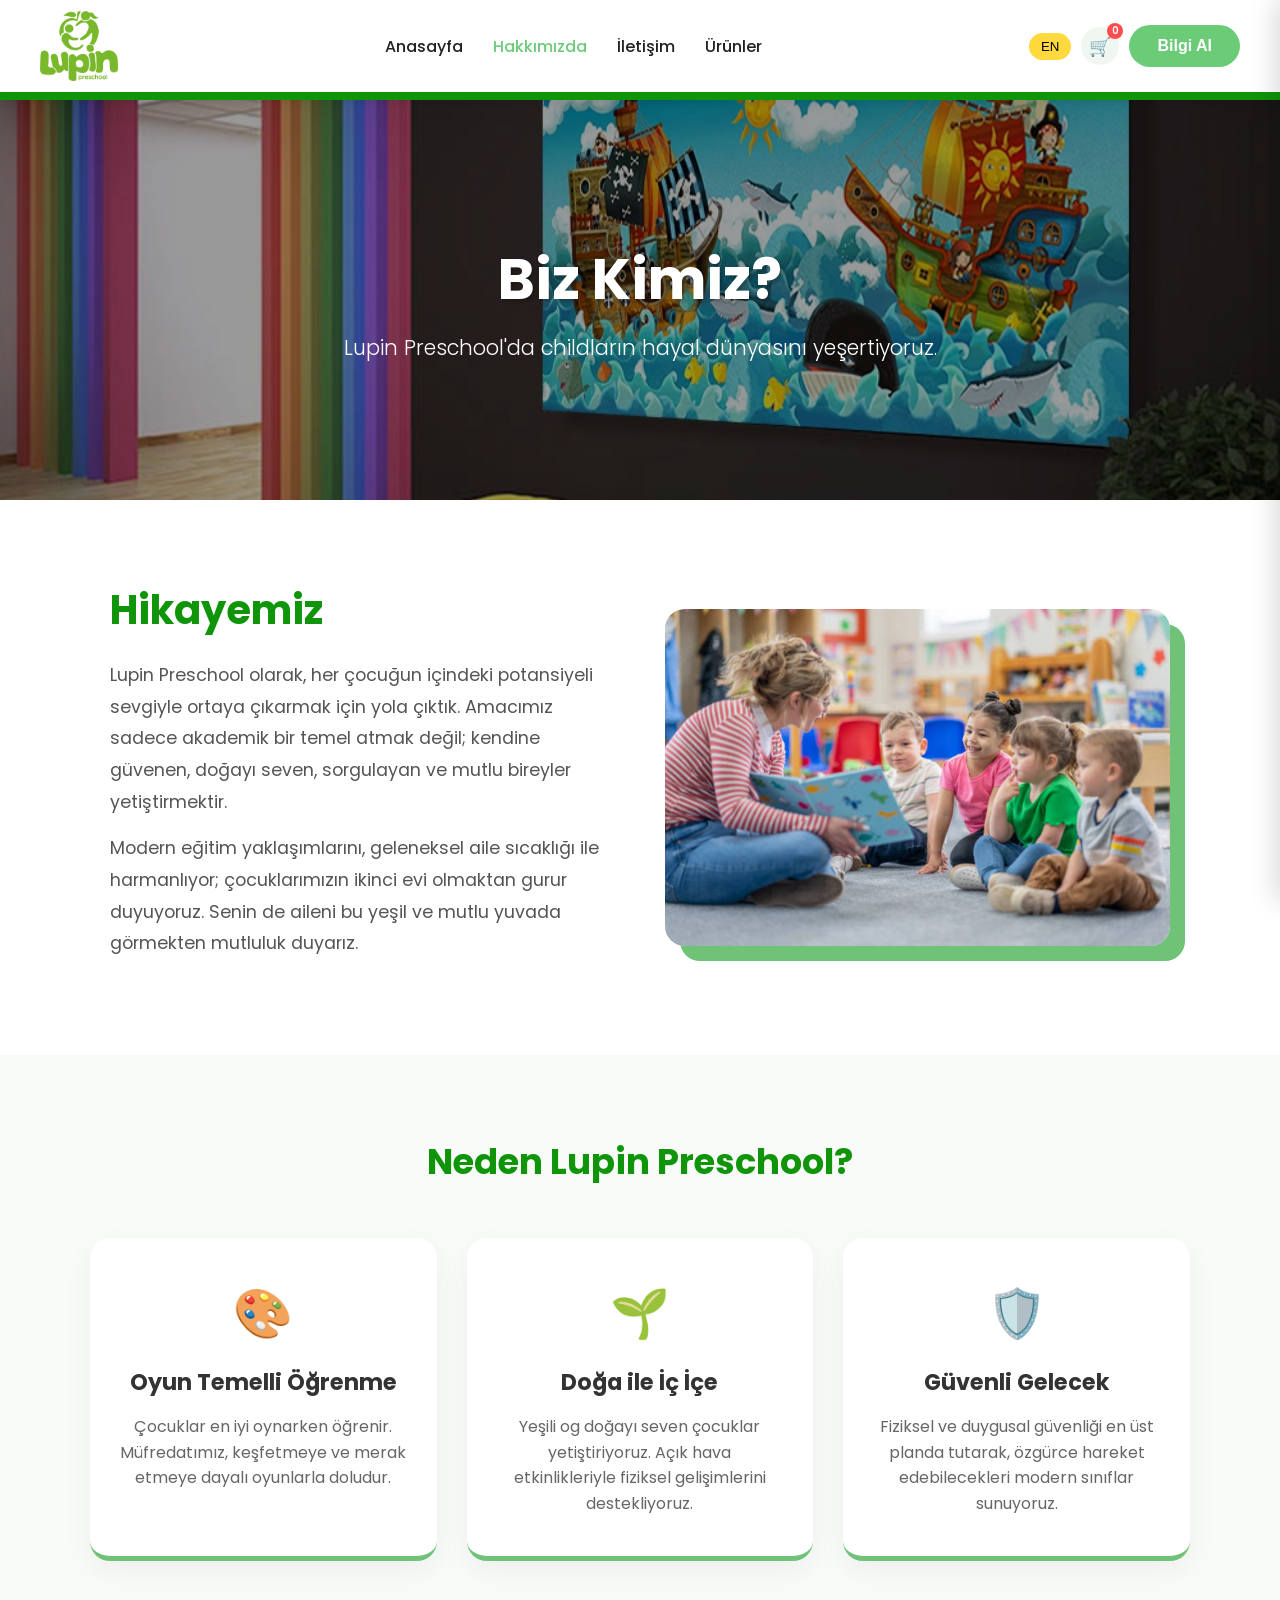
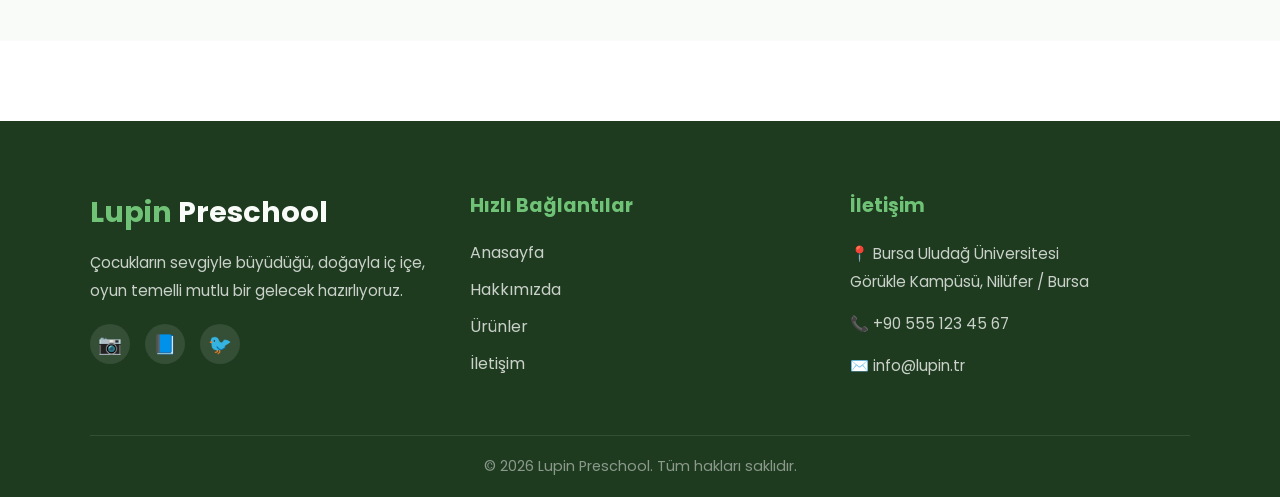
==== hakkimizda.html @ 16cf3a06 "Lupin-Deneme-ilk" ====
<!DOCTYPE html>
<html lang="tr">
<head>
  <meta charset="UTF-8">
  <meta name="viewport" content="width=device-width, initial-scale=1.0">
  <title>Hakkımızda - Lupin Preschool</title>
  <link rel="stylesheet" href="style.css">
  <link href="https://fonts.googleapis.com/css2?family=Poppins:wght@300;400;500;600&display=swap" rel="stylesheet">
</head>
<body>

<header class="header">
  <div class="container">
    <div class="logo">
      <img src="img/logo.png" alt="Logo">
    </div>

    <nav class="menu">
      <a id="nav-home" href="index.html">Anasayfa</a>
      <a id="nav-about" href="hakkimizda.html" style="color: #6BCB77;">Hakkımızda</a>
      <a id="nav-contact" href="iletisim.html">İletişim</a>
      <a id="nav-product" href="urunler.html">Ürünler</a>
    </nav>

    <div class="header-btns">
      <button class="lang-btn" onclick="changeLang()">EN</button>
      
      <div class="header-cart-wrap" onclick="toggleCartSidebar()">
        <span class="cart-icon">🛒</span>
        <span id="cart-count" class="cart-badge">0</span>
      </div>

      <button id="cta-btn" class="cta-btn" onclick="openInfoModal()">Bilgi Al</button>
      <div class="hamburger" onclick="toggleMenu()">
        <span></span><span></span><span></span>
      </div>
    </div>
  </div>
</header>

<div id="cart-sidebar" class="cart-sidebar">
  <div class="cart-sidebar-header">
    <h3>Sepetim</h3>
    <button class="cart-sidebar-close" onclick="toggleCartSidebar()">×</button>
  </div>
  <div id="cart-sidebar-items" class="cart-sidebar-items"></div>
  <div class="cart-sidebar-footer">
    <div class="cart-total-row">
      <span>Toplam:</span>
      <span id="cart-total-price">0 TL</span>
    </div>
    <button class="cta-btn cart-checkout-btn" onclick="alert('Satın alma entegrasyonu bir sonraki aşamadır! ✨')">Alışverişi Tamamla</button>
  </div>
</div>

<section class="about-banner">
  <div class="banner-overlay"></div>
  <div class="banner-content">
    <h1 id="about-banner-title">Biz Kimiz?</h1>
    <p id="about-banner-desc">Lupin Preschool'da childların hayal dünyasını yeşertiyoruz.</p>
  </div>
</section>

<section class="about-story">
  <div class="story-text">
    <h2>Hikayemiz</h2>
    <p>Lupin Preschool olarak, her çocuğun içindeki potansiyeli sevgiyle ortaya çıkarmak için yola çıktık. Amacımız sadece akademik bir temel atmak değil; kendine güvenen, doğayı seven, sorgulayan ve mutlu bireyler yetiştirmektir.</p>
    <p>Modern eğitim yaklaşımlarını, geleneksel aile sıcaklığı ile harmanlıyor; çocuklarımızın ikinci evi olmaktan gurur duyuyoruz. Senin de aileni bu yeşil ve mutlu yuvada görmekten mutluluk duyarız.</p>
  </div>
  <div class="story-image">
    <img src="img/galeri4.jpg" alt="Mutlu Çocuklar">
  </div>
</section>

<section class="our-values">
  <h2>Neden Lupin Preschool?</h2>
  <div class="values-grid">
    <div class="value-card">
      <div class="icon">🎨</div>
      <h3>Oyun Temelli Öğrenme</h3>
      <p>Çocuklar en iyi oynarken öğrenir. Müfredatımız, keşfetmeye ve merak etmeye dayalı oyunlarla doludur.</p>
    </div>
    <div class="value-card">
      <div class="icon">🌱</div>
      <h3>Doğa ile İç İçe</h3>
      <p>Yeşili og doğayı seven çocuklar yetiştiriyoruz. Açık hava etkinlikleriyle fiziksel gelişimlerini destekliyoruz.</p>
    </div>
    <div class="value-card">
      <div class="icon">🛡️</div>
      <h3>Güvenli Gelecek</h3>
      <p>Fiziksel ve duygusal güvenliği en üst planda tutarak, özgürce hareket edebilecekleri modern sınıflar sunuyoruz.</p>
    </div>
  </div>
</section>

<footer class="footer">
  <div class="footer-container">
    <div class="footer-col brand-col">
      <h3><span class="color-green">Lupin</span> Preschool</h3>
      <p>Çocukların sevgiyle büyüdüğü, doğayla iç içe, oyun temelli mutlu bir gelecek hazırlıyoruz.</p>
      <div class="social-links">
        <a href="#">📷</a><a href="#">📘</a><a href="#">🐦</a>
      </div>
    </div>
    <div class="footer-col links-col">
      <h4>Hızlı Bağlantılar</h4>
      <ul>
        <li><a href="index.html">Anasayfa</a></li>
        <li><a href="hakkimizda.html">Hakkımızda</a></li>
        <li><a href="urunler.html">Ürünler</a></li>
        <li><a href="iletisim.html">İletişim</a></li>
      </ul>
    </div>
    <div class="footer-col contact-col">
      <h4>İletişim</h4>
      <p>📍 Bursa Uludağ Üniversitesi<br>Görükle Kampüsü, Nilüfer / Bursa</p>
      <p>📞 +90 555 123 45 67</p>
      <p>✉️ info@lupin.tr</p>
    </div>
  </div>
  <div class="footer-bottom">
    <p>© 2026 Lupin Preschool. Tüm hakları saklıdır.</p>
  </div>
</footer>

<div id="info-modal" class="modal-overlay">
  <div class="modal-card">
    <button class="modal-close-x" onclick="closeInfoModal()">×</button>
    <div class="modal-grid">
      <div class="modal-quick-info">
        <h3>Hızlı İletişim</h3>
        <p class="modal-sub">Bizimle doğrudan iletişime geçebilir veya formu doldurarak sizi aramamızı isteyebilirsiniz.</p>
        <div class="modal-info-list">
          <div class="m-info-item">
            <span class="m-item-icon">📞</span>
            <div class="m-item-text">
              <h4>Telefon</h4>
              <p>+90 555 123 45 67</p>
            </div>
          </div>
          <div class="m-info-item">
            <span class="m-item-icon">✉️</span>
            <div class="m-item-text">
              <h4>E-Posta</h4>
              <p>info@lupin.tr</p>
            </div>
          </div>
          <div class="m-info-item">
            <span class="m-item-icon">📍</span>
            <div class="m-item-text">
              <h4>Konum</h4>
              <p>Uludağ Üni. Görükle Kampüsü</p>
            </div>
          </div>
        </div>
      </div>
      <div class="modal-form-area">
        <h3>Bilgi Talep Formu</h3>
        <form action="#" method="POST" class="modal-minimal-form" onsubmit="handleInfoSubmit(event)">
          <div class="m-form-group">
            <label for="m-name">Adınız Soyadınız</label>
            <input type="text" id="m-name" required placeholder="Ahmet Yılmaz">
          </div>
          <div class="m-form-group">
            <label for="m-phone">Telefon Numaranız</label>
            <input type="tel" id="m-phone" required placeholder="05xx xxx xx xx">
          </div>
          <div class="m-form-group">
            <label for="m-child-age">Çocuğunuzun Yaşı</label>
            <select id="m-child-age" required>
              <option value="" disabled selected>Seçiniz...</option>
              <option value="4">4 Yaş Grubu</option>
              <option value="5">5 Yaş Grubu</option>
              <option value="6">6 Yaş Grubu</option>
            </select>
          </div>
          <button type="submit" class="cta-btn m-submit-btn">Beni Arayın ✨</button>
        </form>
      </div>
    </div>
  </div>
</div>

<script src="script.js"></script>
</body>
</html>
---- style.css ----
/* =========================================
   1. GLOBAL AYARLAR VE KAPSAYICILAR
========================================= */
:root {
  --primary-color: #6fc276; 
  --bg-soft: #f9fbf9;
  --text-dark: #333;
  --transition: all 0.3s cubic-bezier(0.4, 0, 0.2, 1);
}

* {
  box-sizing: border-box;
  margin: 0;
  padding: 0;
}

html, body {
  width: 100%;
  overflow-x: hidden; 
}

body {
  font-family: 'Poppins', sans-serif;
  background: #fff;
  color: var(--text-dark);
}

img {
  max-width: 100%;
  height: auto;
  display: block;
}

.container {
  width: 100%;
  max-width: 1200px;
  margin: 0 auto;
  padding: 0 20px;
}

/* =========================================
   2. HEADER VE NAVİGASYON
========================================= */
.header {
  height: 100px;
  background: white;
  box-shadow: 0 2px 10px rgba(0,0,0,0.08);
  border-bottom: 8px solid #0f940a;
  position: sticky;
  top: 0;
  z-index: 1000;
}

.header .container {
  display: flex;
  justify-content: space-between;
  align-items: center;
  height: 100%;
  padding: 0;
}

.logo img { 
  height: 70px; 
}

.menu { 
  display: flex; 
  gap: 30px; 
}

.menu a { 
  text-decoration: none; 
  color: #222; 
  font-weight: 500; 
  transition: 0.3s; 
}

.menu a:hover { 
  color: #6BCB77; 
}

.header-btns { 
  display: flex; 
  align-items: center; 
  gap: 10px; 
}

.header-cart-wrap {
  position: relative;
  cursor: pointer;
  width: 38px;
  height: 38px;
  display: flex;
  align-items: center;
  justify-content: center;
  background: #f0f7f0;
  border-radius: 50%;
}

.cart-icon {
  font-size: 18px;
}

.cart-badge {
  position: absolute;
  top: -4px;
  right: -4px;
  background: #ff4d4d;
  color: white;
  font-size: 10px;
  font-weight: 600;
  min-width: 16px;
  height: 16px;
  border-radius: 50%;
  display: flex;
  align-items: center;
  justify-content: center;
}

.cta-btn {
  padding: 12px 28px;
  border-radius: 35px;
  border: none;
  background: #6BCB77;
  color: white;
  font-size: 16px;
  font-weight: 600;
  cursor: pointer;
  transition: 0.3s;
}

.cta-btn:hover {
  background: #0f940a;
}

.lang-btn {
  padding: 6px 12px;
  border: none;
  border-radius: 20px;
  background: #FFD93D;
  cursor: pointer;
}

.hamburger {
  display: none;
  flex-direction: column;
  gap: 5px;
  cursor: pointer;
  margin-left: 15px;
}

.hamburger span {
  width: 25px;
  height: 3px;
  background: #0f940a;
  border-radius: 5px;
}

/* =========================================
   SAĞDAN SÜZÜLEN SEPET PANELİ (SIDEBAR)
========================================= */
.cart-sidebar {
  position: fixed;
  top: 0;
  right: -350px; 
  width: 350px;
  height: 100%;
  background: white;
  box-shadow: -5px 0 25px rgba(0,0,0,0.15);
  z-index: 4000;
  display: flex;
  flex-direction: column;
  transition: right 0.4s cubic-bezier(0.4, 0, 0.2, 1);
}

.cart-sidebar.active {
  right: 0; 
}

.cart-sidebar-header {
  padding: 20px;
  border-bottom: 1px solid #eee;
  display: flex;
  justify-content: space-between;
  align-items: center;
}

.cart-sidebar-header h3 {
  font-weight: 600;
  color: var(--text-dark);
}

.cart-sidebar-close {
  background: none;
  border: none;
  font-size: 28px;
  cursor: pointer;
  color: #999;
}

.cart-sidebar-items {
  flex: 1;
  overflow-y: auto;
  padding: 20px;
}

.cart-item {
  display: flex;
  align-items: center;
  gap: 15px;
  margin-bottom: 15px;
  padding-bottom: 15px;
  border-bottom: 1px solid #f5f5f5;
}

.cart-item-img {
  width: 50px;
  height: 50px;
  object-fit: cover;
  border-radius: 6px;
}

.cart-item-info {
  flex: 1;
}

.cart-item-info h4 {
  font-size: 13px;
  font-weight: 500;
  margin-bottom: 2px;
}

.cart-item-info span {
  font-size: 13px;
  color: #0f940a;
  font-weight: 600;
}

.cart-item-remove {
  background: none;
  border: none;
  color: #ff4d4d;
  cursor: pointer;
  font-size: 14px;
}

.cart-sidebar-footer {
  padding: 20px;
  border-top: 1px solid #eee;
  background: #fafafa;
}

.cart-total-row {
  display: flex;
  justify-content: space-between;
  font-weight: 600;
  margin-bottom: 15px;
  font-size: 16px;
}

.cart-checkout-btn {
  width: 100%;
  padding: 12px;
  border-radius: 10px;
}

/* =========================================
   3. ANA SAYFA SLIDER ALANI
========================================= */
.slider { 
  position: relative; 
  width: 100%; 
  max-width: 1200px; 
  height: 480px;      
  margin: 30px auto;  
  border-radius: 20px;
  overflow: hidden; 
  box-shadow: 0 10px 25px rgba(0,0,0,0.05);
}

.slide { 
  position: absolute; 
  width: 100%; 
  height: 100%; 
  background-size: cover; 
  background-position: center; 
  opacity: 0; 
  transition: opacity 0.8s; 
}

.slide.active { 
  opacity: 1; 
}

.dots { 
  position: absolute; 
  bottom: 15px; 
  width: 100%; 
  text-align: center; 
  z-index: 10; 
}

.dot { 
  display: inline-block; 
  width: 10px; 
  height: 10px; 
  margin: 0 5px; 
  background: rgba(255,255,255,0.5); 
  border-radius: 50%; 
  cursor: pointer; 
}

.dot.active { 
  background: #68b42e; 
  transform: scale(1.2); 
}

.prev, .next { 
  position: absolute; 
  top: 50%; 
  transform: translateY(-50%); 
  font-size: 28px; 
  background: rgba(0,0,0,0.3); 
  color: white; 
  border: none; 
  padding: 10px 14px; 
  border-radius: 50%; 
  cursor: pointer; 
  z-index: 11; 
}

.prev { left: 15px; } 
.next { right: 15px; }

/* =========================================
   4. SEKMELER (TABS)
========================================= */
.tabs-container {
  max-width: 900px;
  margin: 50px auto;
  padding: 0 20px;
}

.tabs-header {
  display: flex;
  gap: 15px;
  justify-content: center;
  margin-bottom: -10px;
  position: relative;
  z-index: 2;
}

.tab-link {
  background: white;
  border: none;
  padding: 15px 25px;
  border-radius: 15px 15px 0 0;
  cursor: pointer;
  display: flex;
  align-items: center;
  gap: 10px;
  color: #777;
  font-weight: 500;
  transition: var(--transition);
  box-shadow: 0 -5px 15px rgba(0,0,0,0.05);
}

.tab-link.active {
  background: var(--primary-color);
  color: white;
  transform: translateY(-5px);
  box-shadow: 0 10px 20px rgba(111, 194, 118, 0.3);
}

.tab-link:hover:not(.active) {
  background: #f0f0f0;
  transform: translateY(-2px);
}

.tabs-body {
  background: white;
  padding: 40px;
  border-radius: 20px;
  box-shadow: 0 20px 40px rgba(0,0,0,0.08);
  position: relative;
  z-index: 1;
}

.tab-content {
  display: none;
  animation: fadeIn 0.5s ease;
}

.tab-content.active {
  display: block;
}

.tab-content h3 {
  color: var(--primary-color);
  margin-top: 0;
  font-size: 1.5rem;
}

@keyframes fadeIn {
  from { opacity: 0; transform: translateY(10px); }
  to { opacity: 1; transform: translateY(0); }
}

.tab-icon { font-size: 1.2rem; }

/* =========================================
   5. YEMEK MENÜSÜ TABLOSU 
========================================= */
.table-responsive {
  width: 100%;
  overflow-x: auto;
  margin-top: 25px;
  border-radius: 10px;
  box-shadow: 0 5px 15px rgba(0,0,0,0.05);
}

.menu-table {
  width: 100%;
  border-collapse: collapse;
  min-width: 600px;
  background-color: white;
  text-align: left;
}

.menu-table th {
  background-color: var(--primary-color);
  color: white;
  padding: 16px;
  font-size: 1.05rem;
  font-weight: 500;
  white-space: nowrap;
}

.menu-table td {
  padding: 14px 16px;
  border-bottom: 1px solid #f0f0f0;
  color: #555;
  font-size: 0.95rem;
  line-height: 1.5;
  vertical-align: top;
}

.menu-table tbody tr:hover {
  background-color: rgba(111, 194, 118, 0.08);
}

.menu-table td strong {
  color: var(--primary-color);
  font-weight: 600;
  display: block;
}

/* =========================================
   6. MEGA GALERİ
========================================= */
.mega-gallery {
  width: 100%;
  max-width: 1200px;
  margin: 50px auto;
  padding: 0 20px;
}

.gallery-grid { 
  display: grid; 
  grid-template-columns: 1fr 1fr; 
  width: 100%; 
  gap: 15px;
  border-radius: 15px;
  overflow: hidden;
}

.gallery-card { 
  position: relative; 
  aspect-ratio: 16/9; 
  overflow: hidden; 
  border-radius: 10px;
}

.gallery-card img { 
  width: 100%; 
  height: 100%; 
  object-fit: cover; 
  transition: 0.6s; 
}

.gallery-card:hover img { 
  transform: scale(1.1); 
}

.overlay { 
  position: absolute; 
  bottom: 0; left: 0; right: 0; 
  background: rgba(0,0,0,0.5); 
  color: white; 
  padding: 20px; 
  font-size: 1.2rem; 
  opacity: 0; 
  transition: 0.4s; 
  text-align: center; 
}

.gallery-card:hover .overlay { 
  opacity: 1; 
}

/* =========================================
   7. HAKKIMIZDA SAYFASI PARÇALARI
========================================= */
.about-banner {
  width: 100%;
  height: 400px;
  background-image: url('img/galeri3.jpg');
  background-size: cover;
  background-position: center;
  position: relative;
  display: flex;
  align-items: center;
  justify-content: center;
  text-align: center;
  color: white;
  z-index: 1;
}

.banner-overlay {
  position: absolute;
  top: 0; left: 0; right: 0; bottom: 0;
  background: rgba(0, 0, 0, 0.4); 
  z-index: -1;
}

.banner-content h1 {
  font-size: 3.5rem;
  margin-bottom: 10px;
  text-shadow: 2px 2px 4px rgba(0,0,0,0.3);
}

.banner-content p {
  font-size: 1.3rem;
  font-weight: 300;
}

.about-story {
  display: flex;
  align-items: center;
  gap: 50px;
  max-width: 1100px;
  margin: 80px auto;
  padding: 0 20px;
}

.story-text { flex: 1; }
.story-text h2 {
  color: #0f940a;
  font-size: 2.5rem;
  margin-bottom: 20px;
}

.story-text p {
  color: #555;
  line-height: 1.8;
  margin-bottom: 15px;
  font-size: 1.1rem;
}

.story-image { flex: 1; }
.story-image img {
  width: 100%;
  border-radius: 20px;
  box-shadow: 15px 15px 0px var(--primary-color); 
}

.our-values {
  background-color: var(--bg-soft);
  padding: 80px 20px;
  text-align: center;
}

.our-values h2 {
  color: #0f940a;
  font-size: 2.2rem;
  margin-bottom: 50px;
}

.values-grid {
  display: grid;
  grid-template-columns: repeat(auto-fit, minmax(300px, 1fr));
  gap: 30px;
  max-width: 1100px;
  margin: 0 auto;
}

.value-card {
  background: white;
  padding: 40px 30px;
  border-radius: 20px;
  box-shadow: 0 10px 30px rgba(0,0,0,0.05);
  transition: var(--transition);
  border-bottom: 5px solid var(--primary-color);
}

.value-card:hover {
  transform: translateY(-10px);
  box-shadow: 0 15px 35px rgba(111, 194, 118, 0.2);
}

.value-card .icon { font-size: 3rem; margin-bottom: 15px; }
.value-card h3 {
  color: var(--text-dark);
  margin-bottom: 15px;
  font-size: 1.4rem;
}
.value-card p { color: #666; line-height: 1.6; }

/* =========================================
   8. FOOTER ALANI
========================================= */
.footer {
  background-color: #1e3b20;
  color: #f9fbf9;
  padding: 70px 20px 20px;
  margin-top: 80px;
}

.footer-container {
  max-width: 1100px;
  margin: 0 auto;
  display: grid;
  grid-template-columns: repeat(auto-fit, minmax(250px, 1fr));
  gap: 40px;
  border-bottom: 1px solid rgba(255, 255, 255, 0.1);
  padding-bottom: 40px;
}

.footer-col h3 { font-size: 1.8rem; margin-bottom: 15px; }
.footer-col h3 .color-green { color: var(--primary-color); }
.footer-col h4 { font-size: 1.2rem; margin-bottom: 20px; color: var(--primary-color); }
.footer-col p { color: #c9d1c9; line-height: 1.8; font-size: 0.95rem; margin-bottom: 15px; }

.social-links { display: flex; gap: 15px; margin-top: 20px; }
.social-links a {
  display: inline-flex;
  align-items: center;
  justify-content: center;
  width: 40px; height: 40px;
  background: rgba(255, 255, 255, 0.1);
  color: white; text-decoration: none;
  border-radius: 50%; transition: var(--transition);
  font-size: 1.2rem;
}

.social-links a:hover {
  background: var(--primary-color);
  transform: translateY(-3px);
}

.links-col ul { list-style: none; }
.links-col ul li { margin-bottom: 12px; }
.links-col ul li a { color: #c9d1c9; text-decoration: none; transition: var(--transition); display: inline-block; }
.links-col ul li a:hover { color: var(--primary-color); transform: translateX(5px); }

.footer-bottom { text-align: center; padding-top: 20px; }
.footer-bottom p { font-size: 0.9rem; color: #8b998b; }

/* =========================================
   9. İLETİŞİM SAYFASI ÖZEL STİLLERİ
========================================= */
.contact-banner {
  background-image: url('img/slide1.png');
}

.contact-section {
  margin-top: 60px;
  margin-bottom: 60px;
}

.contact-grid {
  display: grid;
  grid-template-columns: 1fr 1.2fr;
  gap: 50px;
  align-items: start;
}

.contact-info-wrap h2 {
  color: #0f940a;
  font-size: 2.3rem;
  margin-bottom: 15px;
}

.contact-desc {
  color: #555;
  line-height: 1.7;
  margin-bottom: 35px;
  font-size: 1.05rem;
}

.contact-cards {
  display: flex;
  flex-direction: column;
  gap: 20px;
}

.c-card {
  display: flex;
  align-items: center;
  gap: 20px;
  background: var(--bg-soft);
  padding: 20px;
  border-radius: 15px;
  border-left: 5px solid var(--primary-color);
  transition: var(--transition);
}

.c-card:hover {
  transform: translateX(8px);
  box-shadow: 0 5px 15px rgba(0,0,0,0.05);
}

.c-icon {
  font-size: 2rem;
  background: white;
  width: 55px;
  height: 55px;
  display: flex;
  align-items: center;
  justify-content: center;
  border-radius: 50%;
  box-shadow: 0 4px 10px rgba(0,0,0,0.05);
}

.c-text h3 {
  font-size: 1.15rem;
  color: var(--text-dark);
  margin-bottom: 3px;
}

.c-text p {
  color: #666;
  font-size: 0.95rem;
  line-height: 1.4;
}

.contact-form-card {
  background: white;
  padding: 40px;
  border-radius: 20px;
  box-shadow: 0 15px 40px rgba(0,0,0,0.08);
  border-bottom: 5px solid #0f940a;
}

.contact-form-card h3 {
  font-size: 1.6rem;
  color: var(--text-dark);
  margin-bottom: 25px;
  position: relative;
}

.contact-form-card h3::after {
  content: '';
  position: absolute;
  left: 0; bottom: -8px;
  width: 50px; height: 3px;
  background: var(--primary-color);
  border-radius: 2px;
}

.lupin-form {
  display: flex;
  flex-direction: column;
  gap: 20px;
}

.form-row {
  display: flex;
  gap: 20px;
}

.form-row .form-group {
  flex: 1;
}

.form-group {
  display: flex;
  flex-direction: column;
  gap: 8px;
}

.form-group label {
  font-size: 0.9rem;
  font-weight: 500;
  color: #444;
}

.form-group input, 
.form-group textarea {
  width: 100%;
  padding: 14px 18px;
  border: 1.5px solid #e2e8f0;
  background: #f8fafc;
  border-radius: 10px;
  font-family: inherit;
  font-size: 0.95rem;
  color: var(--text-dark);
  transition: var(--transition);
}

.form-group input:focus, 
.form-group textarea:focus {
  outline: none;
  border-color: var(--primary-color);
  background: white;
  box-shadow: 0 0 0 4px rgba(111, 194, 118, 0.15);
}

.form-submit-btn {
  width: 100%;
  padding: 15px;
  border-radius: 10px;
  margin-top: 10px;
}

.map-section {
  margin-bottom: 60px;
}

.map-container {
  border-radius: 20px;
  overflow: hidden;
  box-shadow: 0 10px 30px rgba(0,0,0,0.05);
  border: 6px solid white;
}

/* =========================================
   10. MESAJ ALINDI POPUP STİLLERİ
========================================= */
.popup-overlay {
  position: fixed;
  top: 0; left: 0;
  width: 100%; height: 100%;
  background: rgba(30, 59, 32, 0.6);
  backdrop-filter: blur(5px);
  display: flex;
  align-items: center;
  justify-content: center;
  z-index: 2000;
  opacity: 0;
  pointer-events: none;
  transition: all 0.4s cubic-bezier(0.4, 0, 0.2, 1);
}

.popup-overlay.show {
  opacity: 1;
  pointer-events: auto;
}

.popup-card {
  background: white;
  padding: 40px 30px;
  border-radius: 25px;
  max-width: 450px;
  width: 90%;
  text-align: center;
  box-shadow: 0 20px 50px rgba(0,0,0,0.15);
  transform: scale(0.8) translateY(20px);
  transition: all 0.4s cubic-bezier(0.4, 0, 0.2, 1);
  border-bottom: 6px solid var(--primary-color);
}

.popup-overlay.show .popup-card {
  transform: scale(1) translateY(0);
}

.popup-icon {
  font-size: 3.5rem;
  margin-bottom: 15px;
}

.popup-card h2 {
  color: #0f940a;
  font-size: 1.8rem;
  margin-bottom: 10px;
}

.popup-card p {
  color: #555;
  font-size: 1rem;
  line-height: 1.6;
  margin-bottom: 25px;
}

.popup-close-btn {
  width: 100%;
  padding: 12px;
  font-size: 16px;
}

/* =========================================
   11. YENİLENMİŞ ÜRÜNLER ALANI STİLLERİ
========================================= */
.products-banner-wrap {
  width: 100%;
  height: 400px;
  background-image: url('img/slide2.jpg');
  background-size: cover;
  background-position: center;
  position: relative;
  display: flex;
  align-items: center;
  justify-content: center;
  text-align: center;
  color: white;
  z-index: 1;
}

.products-main-section {
  margin-top: 60px;
  margin-bottom: 80px;
}

.category-filter {
  display: flex;
  justify-content: center;
  gap: 15px;
  margin-bottom: 50px;
  flex-wrap: wrap;
}

.filter-btn {
  background: white;
  border: 2px solid #e2e8f0;
  padding: 10px 24px;
  border-radius: 30px;
  font-family: inherit;
  font-weight: 500;
  color: #555;
  cursor: pointer;
  transition: var(--transition);
}

.filter-btn:hover, 
.filter-btn.active {
  background: var(--primary-color);
  border-color: var(--primary-color);
  color: white;
  box-shadow: 0 8px 20px rgba(111, 194, 118, 0.25);
}

.products-premium-grid {
  display: grid;
  grid-template-columns: repeat(auto-fill, minmax(280px, 1fr));
  gap: 35px;
}

.p-premium-card {
  background: white;
  border-radius: 24px;
  overflow: hidden;
  box-shadow: 0 10px 30px rgba(0,0,0,0.04);
  border: 1px solid #f1f5f9;
  position: relative;
  transition: all 0.4s cubic-bezier(0.4, 0, 0.2, 1);
}

.p-premium-card:hover {
  transform: translateY(-10px);
  box-shadow: 0 20px 40px rgba(111, 194, 118, 0.12);
  border-color: rgba(111, 194, 118, 0.2);
}

.p-badge {
  position: absolute;
  top: 15px; left: 15px;
  padding: 6px 16px;
  border-radius: 20px;
  font-size: 0.8rem;
  font-weight: 600;
  z-index: 10;
  box-shadow: 0 4px 10px rgba(0,0,0,0.05);
}

.text-wooden { background: #e3f2fd; color: #1e88e5; }
.text-books { background: #fff3e0; color: #fb8c00; }
.text-kits { background: #f3e5f5; color: #8e24aa; }

.p-image-box {
  width: 100%;
  aspect-ratio: 1.25;
  background: #f8fafc;
  overflow: hidden;
  position: relative;
}

.p-image-box img {
  width: 100%;
  height: 100%;
  object-fit: cover;
  transition: transform 0.6s ease;
}

.p-premium-card:hover .p-image-box img {
  transform: scale(1.06);
}

.p-info-box {
  padding: 25px;
}

.p-info-box h3 {
  font-size: 1.2rem;
  color: var(--text-dark);
  margin-bottom: 10px;
  font-weight: 600;
}

.p-info-box p {
  color: #627180;
  font-size: 0.9rem;
  line-height: 1.6;
  margin-bottom: 25px;
  height: 70px;
  display: -webkit-box;
  -webkit-box-orient: vertical;
  overflow: hidden;
}

.p-action-row {
  display: flex;
  justify-content: space-between;
  align-items: center;
  border-top: 1px solid #f1f5f9;
  padding-top: 18px;
}

.p-price {
  font-size: 1.35rem;
  font-weight: 600;
  color: #0f940a;
}

.p-view-btn {
  padding: 8px 20px;
  font-size: 14px;
  border-radius: 12px;
}

/* =========================================
   12. BİLGİ AL MODAL / POPUP STİLLERİ
========================================= */
.modal-overlay {
  position: fixed;
  top: 0; left: 0;
  width: 100%; height: 100%;
  background: rgba(30, 59, 32, 0.6);
  backdrop-filter: blur(8px);
  display: flex;
  align-items: center;
  justify-content: center;
  z-index: 3000;
  opacity: 0;
  pointer-events: none;
  transition: all 0.4s cubic-bezier(0.4, 0, 0.2, 1);
}

.modal-overlay.show {
  opacity: 1;
  pointer-events: auto;
}

.modal-card {
  background: white;
  width: 90%;
  max-width: 750px;
  border-radius: 28px;
  box-shadow: 0 25px 60px rgba(0,0,0,0.18);
  position: relative;
  overflow: hidden;
  transform: scale(0.85) translateY(30px);
  transition: all 0.4s cubic-bezier(0.4, 0, 0.2, 1);
  border-bottom: 6px solid #0f940a;
}

.modal-overlay.show .modal-card {
  transform: scale(1) translateY(0);
}

.modal-close-x {
  position: absolute;
  top: 15px; right: 20px;
  background: none;
  border: none;
  font-size: 32px;
  color: #94a3b8;
  cursor: pointer;
  z-index: 10;
  transition: var(--transition);
}

.modal-close-x:hover {
  color: #333;
  transform: rotate(90deg);
}

.modal-grid {
  display: grid;
  grid-template-columns: 1fr 1.2fr;
}

.modal-quick-info {
  background: var(--bg-soft);
  padding: 40px 30px;
  border-right: 1px solid #f1f5f9;
}

.modal-quick-info h3 {
  color: #0f940a;
  font-size: 1.4rem;
  margin-bottom: 10px;
}

.modal-sub {
  font-size: 0.85rem;
  color: #666;
  line-height: 1.5;
  margin-bottom: 30px;
}

.modal-info-list {
  display: flex;
  flex-direction: column;
  gap: 20px;
}

.m-info-item {
  display: flex;
  align-items: center;
  gap: 15px;
}

.m-item-icon {
  width: 42px; height: 42px;
  background: white;
  display: flex;
  align-items: center;
  justify-content: center;
  border-radius: 50%;
  font-size: 1.2rem;
  box-shadow: 0 4px 10px rgba(0,0,0,0.04);
}

.m-item-text h4 {
  font-size: 0.9rem;
  color: var(--text-dark);
  margin-bottom: 2px;
}

.m-item-text p {
  font-size: 0.85rem;
  color: #555;
}

.modal-form-area {
  padding: 40px;
}

.modal-form-area h3 {
  font-size: 1.4rem;
  color: var(--text-dark);
  margin-bottom: 25px;
}

.modal-minimal-form {
  display: flex;
  flex-direction: column;
  gap: 15px;
}

.m-form-group {
  display: flex;
  flex-direction: column;
  gap: 6px;
}

.m-form-group label {
  font-size: 0.8rem;
  font-weight: 500;
  color: #444;
}

.m-form-group input,
.m-form-group select {
  width: 100%;
  padding: 11px 16px;
  border: 1.5px solid #e2e8f0;
  background: #f8fafc;
  border-radius: 10px;
  font-family: inherit;
  font-size: 0.9rem;
  color: var(--text-dark);
  transition: var(--transition);
}

.m-form-group input:focus,
.m-form-group select:focus {
  outline: none;
  border-color: var(--primary-color);
  background: white;
  box-shadow: 0 0 0 4px rgba(111, 194, 118, 0.12);
}

.m-submit-btn {
  width: 100%;
  padding: 12px;
  font-size: 15px;
  border-radius: 10px;
  margin-top: 10px;
}

/* =========================================
   13. GLOBAL MOBİL UYUM (RESPONSIVE)
========================================= */
@media (max-width: 768px) {
  html, body {
    width: 100% !important;
    max-width: 100% !important;
    overflow-x: hidden !important;
  }

  .header { height: 70px; }
  .header .container { padding: 0 20px; }
  .logo img { height: 45px; }
  .hamburger { display: flex; }
  
  .menu {
    display: none;
    flex-direction: column;
    position: absolute;
    top: 70px; left: 0;
    width: 100%;
    background: white;
    padding: 20px 0;
    box-shadow: 0 5px 10px rgba(0,0,0,0.1);
    text-align: center;
    gap: 15px;
  }
  .menu.active { display: flex; }
  
  .header-btns .cta-btn { 
    display: inline-block !important; 
    padding: 8px 18px; 
    font-size: 13px;
  }

  .slider { 
    height: 200px !important; 
    margin: 15px auto;
    border-radius: 0;
  }
  .prev, .next { font-size: 16px; padding: 5px 10px; }

  .tabs-header { flex-direction: column; gap: 5px; }
  .tab-link { border-radius: 10px; padding: 10px; font-size: 14px; }
  .tabs-body { padding: 20px; }
  .gallery-grid { grid-template-columns: 1fr; }
  
  .banner-content h1 { font-size: 2.2rem; }
  .about-story { flex-direction: column; text-align: center; gap: 30px; margin: 40px auto; }
  .story-image img { box-shadow: 10px 10px 0px var(--primary-color); }
  .our-values { padding: 50px 20px; }
  
  .footer { padding: 50px 20px 20px; }
  .footer-container { gap: 30px; text-align: center; }
  .social-links { justify-content: center; }
  .links-col ul li a:hover { transform: none; }

  .contact-grid { grid-template-columns: 1fr; gap: 40px; }
  .form-row { flex-direction: column; gap: 20px; }
  .contact-info-wrap { text-align: center; }
  .c-card { text-align: left; }
  .contact-form-card { padding: 25px; }

  .products-premium-grid { grid-template-columns: 1fr; gap: 30px; }
  .category-filter { gap: 8px; }
  .filter-btn { padding: 8px 16px; font-size: 14px; }
  
  .cart-sidebar {
    width: 290px;
    right: -290px;
  }
}

@media (max-width: 680px) {
  .modal-grid { grid-template-columns: 1fr; }
  .modal-quick-info { padding: 30px 25px 20px; border-right: none; border-bottom: 1px solid #e2e8f0; }
  .modal-form-area { padding: 30px 25px; }
  .modal-card { max-width: 400px; }
  .modal-sub { margin-bottom: 15px; }
  .modal-info-list { display: grid; grid-template-columns: 1fr; gap: 12px; }
}

/* =========================================
   14. TANITIM VİDEOSU POPUP STİLLERİ
========================================= */
.video-popup-card {
  max-width: 600px;
  padding: 35px 25px;
}

.popup-video-container {
  position: relative;
  width: 100%;
  padding-bottom: 56.25%; 
  height: 0;
  margin: 20px 0;
  border-radius: 15px;
  overflow: hidden;
  box-shadow: 0 8px 20px rgba(0,0,0,0.1);
}

.popup-video-container iframe {
  position: absolute;
  top: 0; left: 0;
  width: 100%; height: 100%;
}

.cart-sidebar {
  z-index: 9999;
}

.cart-item {
  display: flex;
  align-items: center;
  gap: 10px;
}
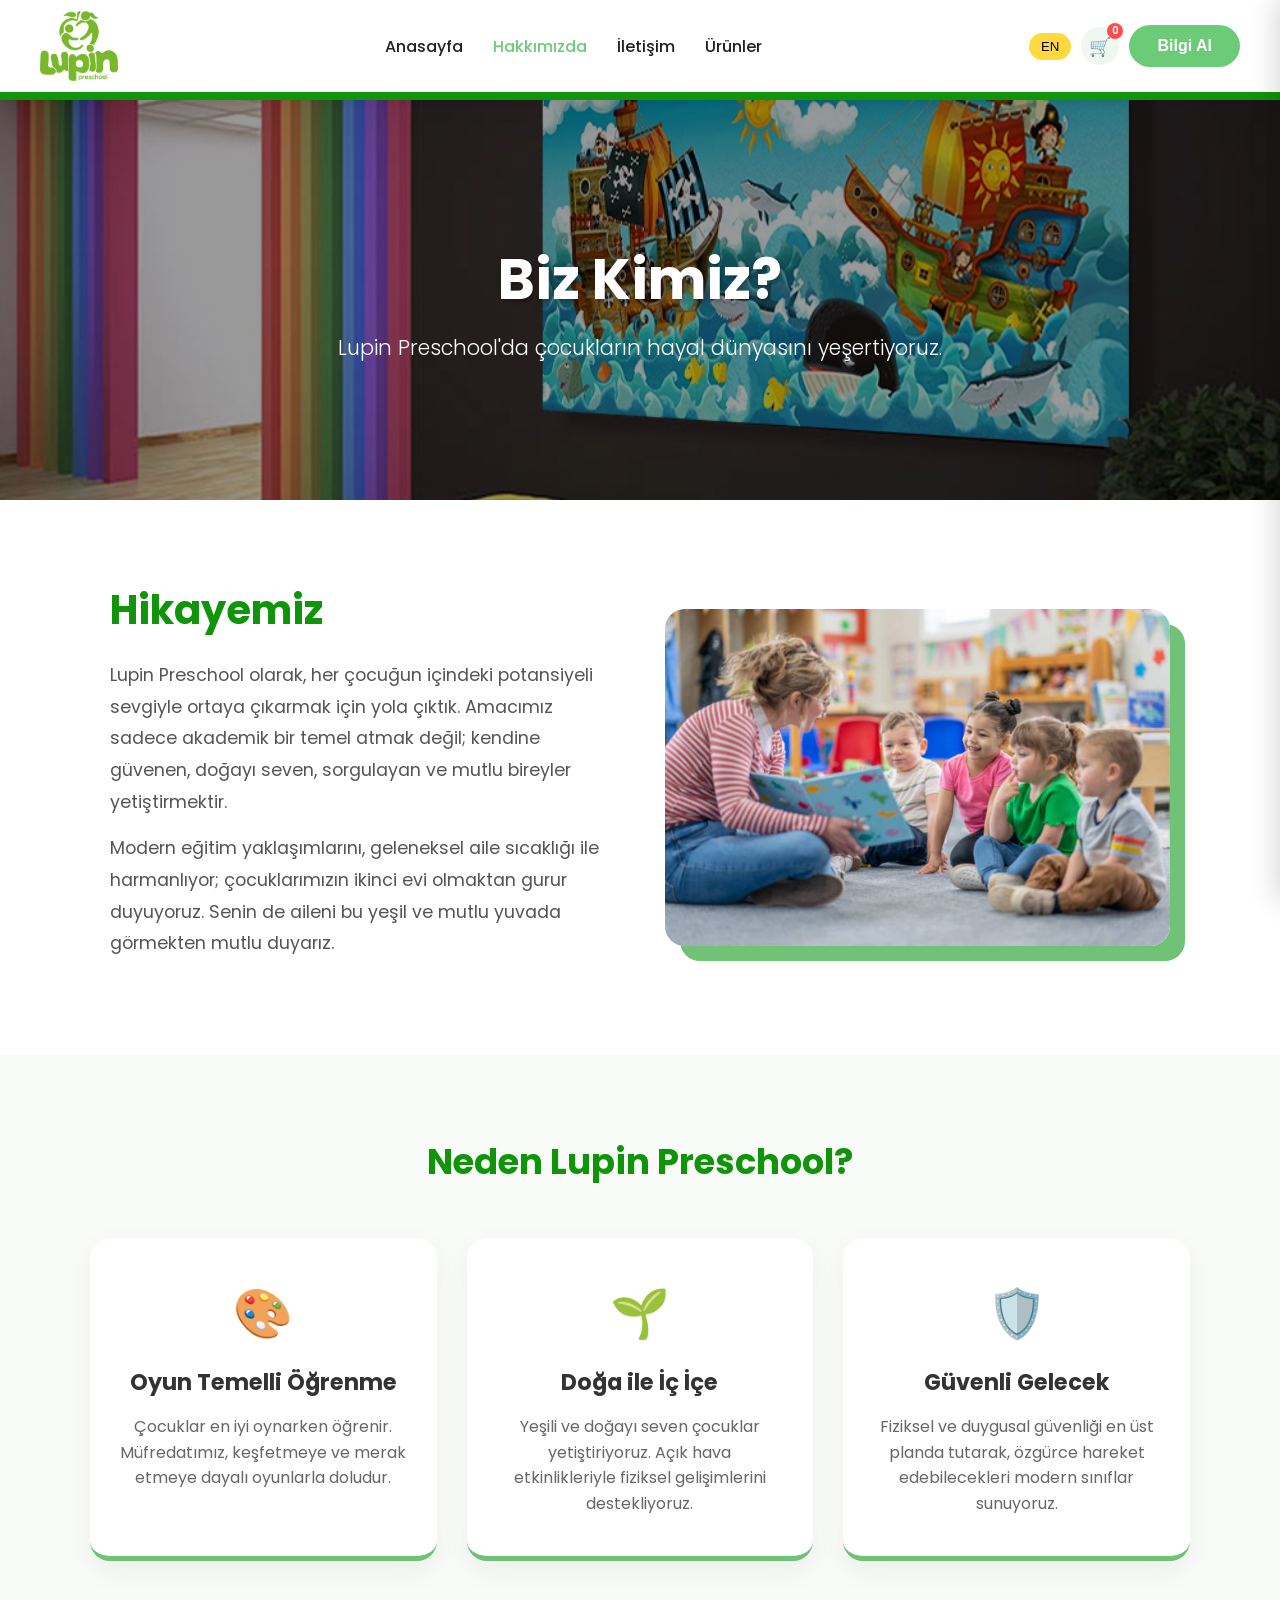
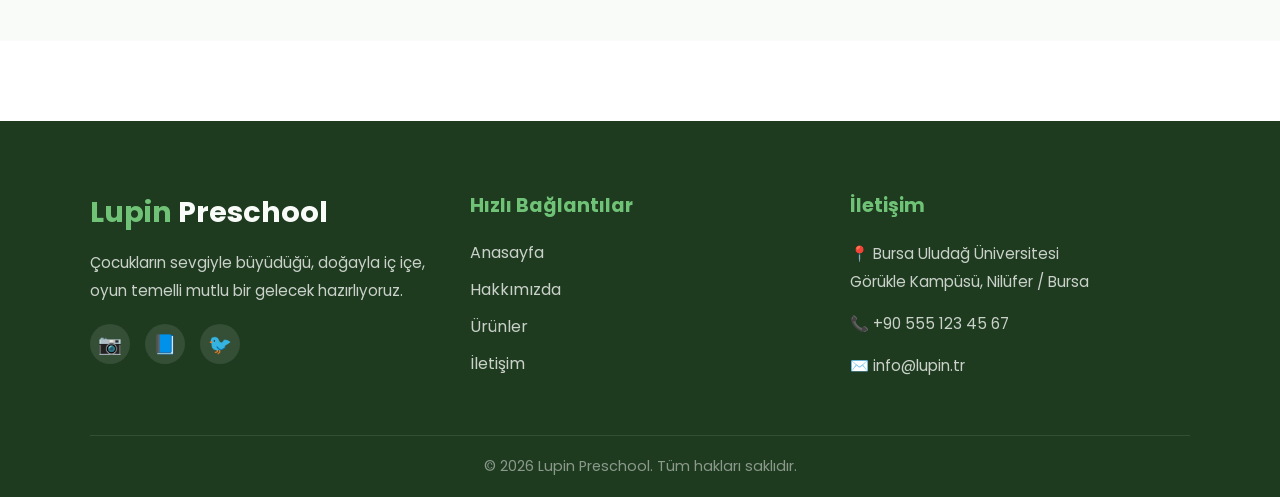
==== commit 416ab40b: "DortHaziranLupin" ====
--- a/hakkimizda.html
+++ b/hakkimizda.html
@@ -40,16 +40,16 @@
 
 <div id="cart-sidebar" class="cart-sidebar">
   <div class="cart-sidebar-header">
-    <h3>Sepetim</h3>
+    <h3 id="cart-title">Sepetim</h3>
     <button class="cart-sidebar-close" onclick="toggleCartSidebar()">×</button>
   </div>
   <div id="cart-sidebar-items" class="cart-sidebar-items"></div>
   <div class="cart-sidebar-footer">
     <div class="cart-total-row">
-      <span>Toplam:</span>
+      <span id="cart-total-text">Toplam:</span>
       <span id="cart-total-price">0 TL</span>
     </div>
-    <button class="cta-btn cart-checkout-btn" onclick="alert('Satın alma entegrasyonu bir sonraki aşamadır! ✨')">Alışverişi Tamamla</button>
+    <button id="cart-checkout-btn" class="cta-btn cart-checkout-btn" onclick="checkoutAlert()">Alışverişi Tamamla</button>
   </div>
 </div>
 
@@ -57,15 +57,15 @@
   <div class="banner-overlay"></div>
   <div class="banner-content">
     <h1 id="about-banner-title">Biz Kimiz?</h1>
-    <p id="about-banner-desc">Lupin Preschool'da childların hayal dünyasını yeşertiyoruz.</p>
+    <p id="about-banner-desc">Lupin Preschool'da çocukların hayal dünyasını yeşertiyoruz.</p>
   </div>
 </section>
 
 <section class="about-story">
   <div class="story-text">
-    <h2>Hikayemiz</h2>
-    <p>Lupin Preschool olarak, her çocuğun içindeki potansiyeli sevgiyle ortaya çıkarmak için yola çıktık. Amacımız sadece akademik bir temel atmak değil; kendine güvenen, doğayı seven, sorgulayan ve mutlu bireyler yetiştirmektir.</p>
-    <p>Modern eğitim yaklaşımlarını, geleneksel aile sıcaklığı ile harmanlıyor; çocuklarımızın ikinci evi olmaktan gurur duyuyoruz. Senin de aileni bu yeşil ve mutlu yuvada görmekten mutluluk duyarız.</p>
+    <h2 id="story-title">Hikayemiz</h2>
+    <p id="story-p1">Lupin Preschool olarak, her çocuğun içindeki potansiyeli sevgiyle ortaya çıkarmak için yola çıktık. Amacımız sadece akademik bir temel atmak değil; kendine güvenen, doğayı seven, sorgulayan ve mutlu bireyler yetiştirmektir.</p>
+    <p id="story-p2">Modern eğitim yaklaşımlarını, geleneksel aile sıcaklığı ile harmanlıyor; çocuklarımızın ikinci evi olmaktan gurur duyuyoruz. Senin de aileni bu yeşil ve mutlu yuvada görmekten mutlu duyarız.</p>
   </div>
   <div class="story-image">
     <img src="img/galeri4.jpg" alt="Mutlu Çocuklar">
@@ -73,22 +73,22 @@
 </section>
 
 <section class="our-values">
-  <h2>Neden Lupin Preschool?</h2>
+  <h2 id="values-main-title">Neden Lupin Preschool?</h2>
   <div class="values-grid">
     <div class="value-card">
       <div class="icon">🎨</div>
-      <h3>Oyun Temelli Öğrenme</h3>
-      <p>Çocuklar en iyi oynarken öğrenir. Müfredatımız, keşfetmeye ve merak etmeye dayalı oyunlarla doludur.</p>
+      <h3 id="val-card-t1">Oyun Temelli Öğrenme</h3>
+      <p id="val-card-d1">Çocuklar en iyi oynarken öğrenir. Müfredatımız, keşfetmeye ve merak etmeye dayalı oyunlarla doludur.</p>
     </div>
     <div class="value-card">
       <div class="icon">🌱</div>
-      <h3>Doğa ile İç İçe</h3>
-      <p>Yeşili og doğayı seven çocuklar yetiştiriyoruz. Açık hava etkinlikleriyle fiziksel gelişimlerini destekliyoruz.</p>
+      <h3 id="val-card-t2">Doğa ile İç İçe</h3>
+      <p id="val-card-d2">Yeşili ve doğayı seven çocuklar yetiştiriyoruz. Açık hava etkinlikleriyle fiziksel gelişimlerini destekliyoruz.</p>
     </div>
     <div class="value-card">
       <div class="icon">🛡️</div>
-      <h3>Güvenli Gelecek</h3>
-      <p>Fiziksel ve duygusal güvenliği en üst planda tutarak, özgürce hareket edebilecekleri modern sınıflar sunuyoruz.</p>
+      <h3 id="val-card-t3">Güvenli Gelecek</h3>
+      <p id="val-card-d3">Fiziksel ve duygusal güvenliği en üst planda tutarak, özgürce hareket edebilecekleri modern sınıflar sunuyoruz.</p>
     </div>
   </div>
 </section>
@@ -97,29 +97,29 @@
   <div class="footer-container">
     <div class="footer-col brand-col">
       <h3><span class="color-green">Lupin</span> Preschool</h3>
-      <p>Çocukların sevgiyle büyüdüğü, doğayla iç içe, oyun temelli mutlu bir gelecek hazırlıyoruz.</p>
+      <p id="footer-brand-text">Çocukların sevgiyle büyüdüğü, doğayla iç içe, oyun temelli mutlu bir gelecek hazırlıyoruz.</p>
       <div class="social-links">
         <a href="#">📷</a><a href="#">📘</a><a href="#">🐦</a>
       </div>
     </div>
     <div class="footer-col links-col">
-      <h4>Hızlı Bağlantılar</h4>
+      <h4 id="footer-links-title">Hızlı Bağlantılar</h4>
       <ul>
-        <li><a href="index.html">Anasayfa</a></li>
-        <li><a href="hakkimizda.html">Hakkımızda</a></li>
-        <li><a href="urunler.html">Ürünler</a></li>
-        <li><a href="iletisim.html">İletişim</a></li>
+        <li><a id="f-nav-home" href="index.html">Anasayfa</a></li>
+        <li><a id="f-nav-about" href="hakkimizda.html">Hakkımızda</a></li>
+        <li><a id="f-nav-product" href="urunler.html">Ürünler</a></li>
+        <li><a id="f-nav-contact" href="iletisim.html">İletişim</a></li>
       </ul>
     </div>
     <div class="footer-col contact-col">
-      <h4>İletişim</h4>
+      <h4 id="footer-contact-title">İletişim</h4>
       <p>📍 Bursa Uludağ Üniversitesi<br>Görükle Kampüsü, Nilüfer / Bursa</p>
       <p>📞 +90 555 123 45 67</p>
       <p>✉️ info@lupin.tr</p>
     </div>
   </div>
   <div class="footer-bottom">
-    <p>© 2026 Lupin Preschool. Tüm hakları saklıdır.</p>
+    <p id="footer-copyright">© 2026 Lupin Preschool. Tüm hakları saklıdır.</p>
   </div>
 </footer>
 
@@ -128,59 +128,68 @@
     <button class="modal-close-x" onclick="closeInfoModal()">×</button>
     <div class="modal-grid">
       <div class="modal-quick-info">
-        <h3>Hızlı İletişim</h3>
-        <p class="modal-sub">Bizimle doğrudan iletişime geçebilir veya formu doldurarak sizi aramamızı isteyebilirsiniz.</p>
+        <h3 id="modal-q-title">Hızlı İletişim</h3>
+        <p id="modal-q-sub" class="modal-sub">Bizimle doğrudan iletişime geçebilir veya formu doldurarak sizi aramamızı isteyebilirsiniz.</p>
         <div class="modal-info-list">
           <div class="m-info-item">
             <span class="m-item-icon">📞</span>
             <div class="m-item-text">
-              <h4>Telefon</h4>
+              <h4 id="m-list-1">Telefon</h4>
               <p>+90 555 123 45 67</p>
             </div>
           </div>
           <div class="m-info-item">
             <span class="m-item-icon">✉️</span>
             <div class="m-item-text">
-              <h4>E-Posta</h4>
+              <h4 id="m-list-2">E-Posta</h4>
               <p>info@lupin.tr</p>
             </div>
           </div>
           <div class="m-info-item">
             <span class="m-item-icon">📍</span>
             <div class="m-item-text">
-              <h4>Konum</h4>
-              <p>Uludağ Üni. Görükle Kampüsü</p>
+              <h4 id="m-list-3">Konum</h4>
+              <p id="m-list-3-val">Uludağ Üni. Görükle Kampüsü</p>
             </div>
           </div>
         </div>
       </div>
       <div class="modal-form-area">
-        <h3>Bilgi Talep Formu</h3>
+        <h3 id="modal-f-title">Bilgi Talep Formu</h3>
         <form action="#" method="POST" class="modal-minimal-form" onsubmit="handleInfoSubmit(event)">
           <div class="m-form-group">
-            <label for="m-name">Adınız Soyadınız</label>
+            <label id="lbl-m-name" for="m-name">Adınız Soyadınız</label>
             <input type="text" id="m-name" required placeholder="Ahmet Yılmaz">
           </div>
           <div class="m-form-group">
-            <label for="m-phone">Telefon Numaranız</label>
+            <label id="lbl-m-phone" for="m-phone">Telefon Numaranız</label>
             <input type="tel" id="m-phone" required placeholder="05xx xxx xx xx">
           </div>
           <div class="m-form-group">
-            <label for="m-child-age">Çocuğunuzun Yaşı</label>
+            <label id="lbl-m-age" for="m-child-age">Çocuğunuzun Yaşı</label>
             <select id="m-child-age" required>
-              <option value="" disabled selected>Seçiniz...</option>
-              <option value="4">4 Yaş Grubu</option>
-              <option value="5">5 Yaş Grubu</option>
-              <option value="6">6 Yaş Grubu</option>
+              <option id="opt-m-select" value="" disabled selected>Seçiniz...</option>
+              <option id="opt-m-age4" value="4">4 Yaş Grubu</option>
+              <option id="opt-m-age5" value="5">5 Yaş Grubu</option>
+              <option id="opt-m-age6" value="6">6 Yaş Grubu</option>
             </select>
           </div>
-          <button type="submit" class="cta-btn m-submit-btn">Beni Arayın ✨</button>
+          <button id="m-submit-btn" type="submit" class="cta-btn m-submit-btn">Beni Arayın ✨</button>
         </form>
       </div>
     </div>
   </div>
 </div>
 
+<div id="success-popup" class="popup-overlay">
+  <div class="popup-card">
+    <div class="popup-icon">✨</div>
+    <h2 id="pop-success-title">Mesajınız Alındı!</h2>
+    <p id="pop-success-desc">Lupin Preschool ailesine gösterdiğiniz ilgi için teşekkür ederiz. En kısa sürede sizinle iletişime geçeceğiz.</p>
+    <button id="pop-success-btn" class="cta-btn popup-close-btn" onclick="closePopup()">Harika!</button>
+  </div>
+</div>
+
 <script src="script.js"></script>
 </body>
 </html>
--- a/style.css
+++ b/style.css
@@ -167,7 +167,7 @@
   height: 100%;
   background: white;
   box-shadow: -5px 0 25px rgba(0,0,0,0.15);
-  z-index: 4000;
+  z-index: 9999;
   display: flex;
   flex-direction: column;
   transition: right 0.4s cubic-bezier(0.4, 0, 0.2, 1);
@@ -207,7 +207,7 @@
 .cart-item {
   display: flex;
   align-items: center;
-  gap: 15px;
+  gap: 10px;
   margin-bottom: 15px;
   padding-bottom: 15px;
   border-bottom: 1px solid #f5f5f5;
@@ -1324,14 +1324,4 @@
   position: absolute;
   top: 0; left: 0;
   width: 100%; height: 100%;
-}
-
-.cart-sidebar {
-  z-index: 9999;
-}
-
-.cart-item {
-  display: flex;
-  align-items: center;
-  gap: 10px;
 }
